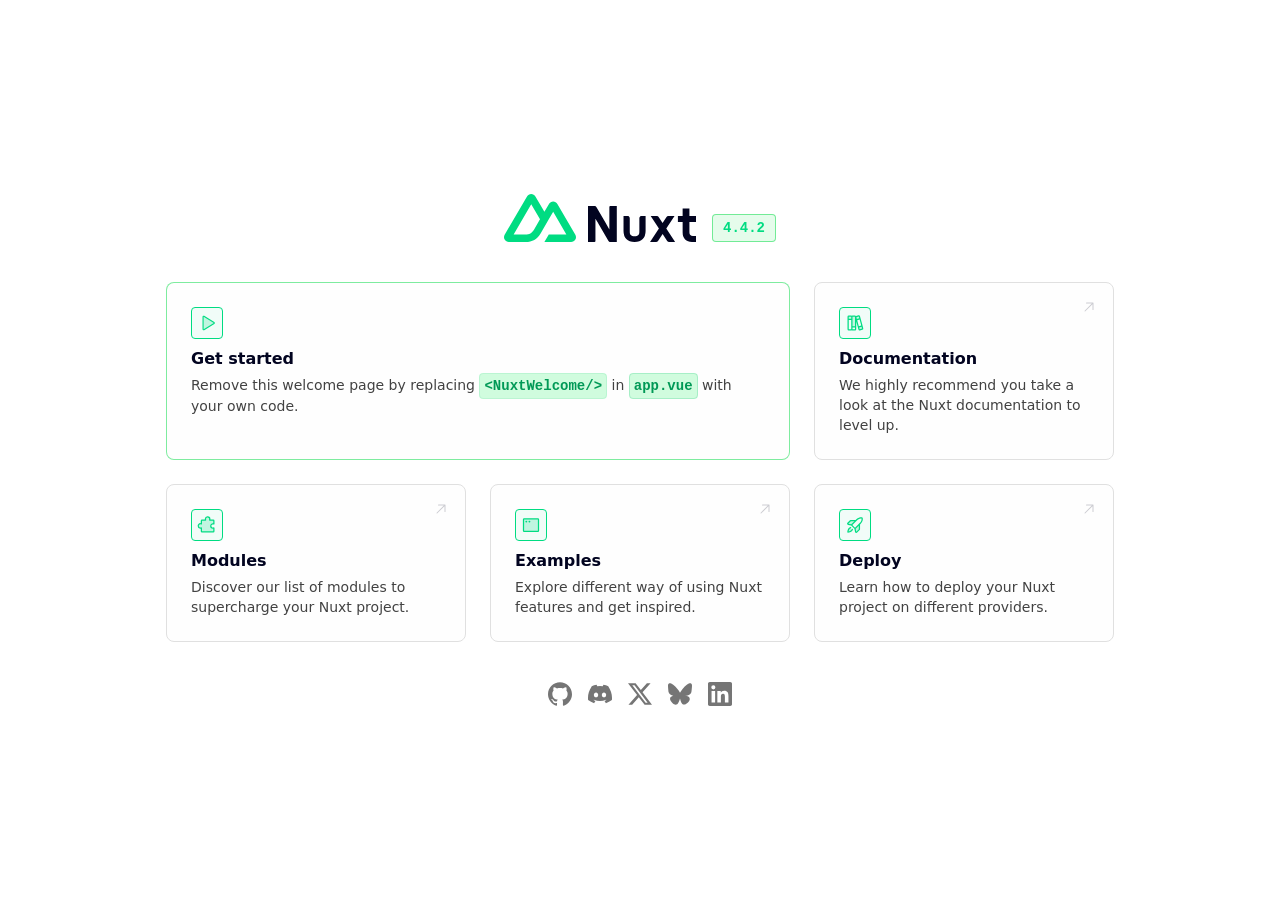
==== 200.html @ 4d963c09 "✨ feat: 初始页面" ====
<!DOCTYPE html><html><head><meta charset="utf-8"><meta name="viewport" content="width=device-width, initial-scale=1"><link rel="stylesheet" href="/_nuxt/entry.BA2-Utbd.css" crossorigin><link rel="modulepreload" as="script" crossorigin href="/_nuxt/CQUjFMmH.js"><script type="module" src="/_nuxt/CQUjFMmH.js" crossorigin></script></head><body><div id="__nuxt"></div><div id="teleports"></div><script>window.__NUXT__={};window.__NUXT__.config={public:{},app:{baseURL:"/",buildId:"71deeaba-9557-443c-835a-ccceb0a1dccd",buildAssetsDir:"/_nuxt/",cdnURL:""}}</script><script type="application/json" data-nuxt-data="nuxt-app" data-ssr="false" id="__NUXT_DATA__">[{"prerenderedAt":1,"serverRendered":2},1776685871121,false]</script></body></html>
---- _nuxt/entry.BA2-Utbd.css ----
.sr-only[data-v-bd64ba5c]{height:1px;margin:-1px;overflow:hidden;padding:0;width:1px;clip:rect(0,0,0,0);border-width:0;white-space:nowrap}.absolute[data-v-bd64ba5c],.sr-only[data-v-bd64ba5c]{position:absolute}.relative[data-v-bd64ba5c]{position:relative}.right-4[data-v-bd64ba5c]{right:1rem}.top-4[data-v-bd64ba5c]{top:1rem}.grid[data-v-bd64ba5c]{display:grid}.grid-cols-1[data-v-bd64ba5c]{grid-template-columns:repeat(1,minmax(0,1fr))}.mx-auto[data-v-bd64ba5c]{margin-left:auto;margin-right:auto}.mb-6[data-v-bd64ba5c]{margin-bottom:1.5rem}.mt-1[data-v-bd64ba5c]{margin-top:.25rem}.mt-4[data-v-bd64ba5c]{margin-top:1rem}.mt-6[data-v-bd64ba5c]{margin-top:1.5rem}.inline-block[data-v-bd64ba5c]{display:inline-block}.size-\[18px\][data-v-bd64ba5c]{height:18px;width:18px}.size-4[data-v-bd64ba5c]{height:1rem;width:1rem}.group:hover .group-hover\:size-5[data-v-bd64ba5c],.size-5[data-v-bd64ba5c]{height:1.25rem;width:1.25rem}.h-\[32px\][data-v-bd64ba5c]{height:32px}.h-8[data-v-bd64ba5c]{height:2rem}.max-w-\[980px\][data-v-bd64ba5c]{max-width:980px}.min-h-screen[data-v-bd64ba5c]{min-height:100vh}.w-\[32px\][data-v-bd64ba5c]{width:32px}.w-full[data-v-bd64ba5c]{width:100%}.flex[data-v-bd64ba5c]{display:flex}.inline-flex[data-v-bd64ba5c]{display:inline-flex}.flex-col[data-v-bd64ba5c]{flex-direction:column}.place-content-center[data-v-bd64ba5c]{place-content:center}.items-end[data-v-bd64ba5c]{align-items:flex-end}.items-center[data-v-bd64ba5c]{align-items:center}.justify-center[data-v-bd64ba5c]{justify-content:center}.gap-1[data-v-bd64ba5c]{gap:.25rem}.gap-4[data-v-bd64ba5c]{gap:1rem}.gap-y-4[data-v-bd64ba5c]{row-gap:1rem}.border[data-v-bd64ba5c]{border-width:1px}.border-\[\#00DC42\]\/50[data-v-bd64ba5c]{border-color:#00dc4280}.border-\[\#00DC82\][data-v-bd64ba5c]{--un-border-opacity:1;border-color:rgb(0 220 130/var(--un-border-opacity))}.border-gray-200[data-v-bd64ba5c]{--un-border-opacity:1;border-color:rgb(224 224 224/var(--un-border-opacity))}.border-green-600\/10[data-v-bd64ba5c]{border-color:#00bb6a1a}.border-green-600\/20[data-v-bd64ba5c]{border-color:#00bb6a33}.hover\:border-\[\#00DC82\][data-v-bd64ba5c]:hover{--un-border-opacity:1;border-color:rgb(0 220 130/var(--un-border-opacity))}.rounded[data-v-bd64ba5c]{border-radius:.25rem}.rounded-lg[data-v-bd64ba5c]{border-radius:.5rem}.bg-\[\#00DC42\]\/10[data-v-bd64ba5c]{background-color:#00dc421a}.bg-\[\#00DC82\]\/5[data-v-bd64ba5c]{background-color:#00dc820d}.bg-gray-50\/10[data-v-bd64ba5c]{background-color:#f5f5f51a}.bg-green-50[data-v-bd64ba5c]{--un-bg-opacity:1;background-color:rgb(208 252 222/var(--un-bg-opacity))}.bg-white[data-v-bd64ba5c]{--un-bg-opacity:1;background-color:rgb(255 255 255/var(--un-bg-opacity))}.p-1[data-v-bd64ba5c]{padding:.25rem}.p-6[data-v-bd64ba5c]{padding:1.5rem}.px-2[data-v-bd64ba5c]{padding-left:.5rem;padding-right:.5rem}.px-4[data-v-bd64ba5c]{padding-left:1rem;padding-right:1rem}.py-1[data-v-bd64ba5c]{padding-bottom:.25rem;padding-top:.25rem}.text-\[12px\][data-v-bd64ba5c]{font-size:12px}.text-base[data-v-bd64ba5c]{font-size:1rem;line-height:1.5rem}.text-sm[data-v-bd64ba5c]{font-size:.875rem;line-height:1.25rem}.group:hover .group-hover\:text-\[\#00DC82\][data-v-bd64ba5c],.text-\[\#00DC82\][data-v-bd64ba5c]{--un-text-opacity:1;color:rgb(0 220 130/var(--un-text-opacity))}.text-\[\#020420\][data-v-bd64ba5c]{--un-text-opacity:1;color:rgb(2 4 32/var(--un-text-opacity))}.text-\[\#020420\]\/20[data-v-bd64ba5c]{color:#02042033}.text-gray-500[data-v-bd64ba5c]{--un-text-opacity:1;color:rgb(117 117 117/var(--un-text-opacity))}.text-gray-700[data-v-bd64ba5c]{--un-text-opacity:1;color:rgb(66 66 66/var(--un-text-opacity))}.text-green-700[data-v-bd64ba5c]{--un-text-opacity:1;color:rgb(0 153 86/var(--un-text-opacity))}.hover\:text-\[\#020420\][data-v-bd64ba5c]:hover{--un-text-opacity:1;color:rgb(2 4 32/var(--un-text-opacity))}.font-bold[data-v-bd64ba5c]{font-weight:700}.font-semibold[data-v-bd64ba5c]{font-weight:600}.leading-none[data-v-bd64ba5c]{line-height:1}.font-mono[data-v-bd64ba5c]{font-family:ui-monospace,SFMono-Regular,Menlo,Monaco,Consolas,Liberation Mono,Courier New,monospace}.antialiased[data-v-bd64ba5c]{-webkit-font-smoothing:antialiased;-moz-osx-font-smoothing:grayscale}.focus-visible\:ring-2[data-v-bd64ba5c]:focus-visible{--un-ring-width:2px;--un-ring-offset-shadow:var(--un-ring-inset) 0 0 0 var(--un-ring-offset-width) var(--un-ring-offset-color);--un-ring-shadow:var(--un-ring-inset) 0 0 0 calc(var(--un-ring-width) + var(--un-ring-offset-width)) var(--un-ring-color);box-shadow:var(--un-ring-offset-shadow),var(--un-ring-shadow),var(--un-shadow)}.transition-all[data-v-bd64ba5c]{transition-duration:.15s;transition-property:all;transition-timing-function:cubic-bezier(.4,0,.2,1)}@media(prefers-color-scheme:dark){.dark\:border-\[\#00DC82\]\/50[data-v-bd64ba5c]{border-color:#00dc8280}.dark\:border-\[\#00DC82\]\/80[data-v-bd64ba5c],.group:hover .group-hover\:dark\:border-\[\#00DC82\]\/80[data-v-bd64ba5c]{border-color:#00dc82cc}.dark\:border-white\/10[data-v-bd64ba5c]{border-color:#ffffff1a}.dark\:border-white\/20[data-v-bd64ba5c]{border-color:#fff3}.hover\:dark\:border-\[\#00DC82\][data-v-bd64ba5c]:hover{--un-border-opacity:1;border-color:rgb(0 220 130/var(--un-border-opacity))}.dark\:bg-\[\#020420\][data-v-bd64ba5c]{--un-bg-opacity:1;background-color:rgb(2 4 32/var(--un-bg-opacity))}.dark\:bg-white\/5[data-v-bd64ba5c]{background-color:#ffffff0d}.dark\:text-\[\#00DC82\][data-v-bd64ba5c]{--un-text-opacity:1;color:rgb(0 220 130/var(--un-text-opacity))}.dark\:text-gray-200[data-v-bd64ba5c]{--un-text-opacity:1;color:rgb(224 224 224/var(--un-text-opacity))}.dark\:text-gray-400[data-v-bd64ba5c]{--un-text-opacity:1;color:rgb(158 158 158/var(--un-text-opacity))}.dark\:text-white[data-v-bd64ba5c]{--un-text-opacity:1;color:rgb(255 255 255/var(--un-text-opacity))}.dark\:text-white\/40[data-v-bd64ba5c]{color:#fff6}.dark\:hover\:text-white[data-v-bd64ba5c]:hover{--un-text-opacity:1;color:rgb(255 255 255/var(--un-text-opacity))}.group:hover .group-hover\:dark\:text-gray-100[data-v-bd64ba5c]{--un-text-opacity:1;color:rgb(238 238 238/var(--un-text-opacity))}}@media(min-width:640px){.sm\:col-span-2[data-v-bd64ba5c]{grid-column:span 2/span 2}.sm\:grid-cols-3[data-v-bd64ba5c]{grid-template-columns:repeat(3,minmax(0,1fr))}.sm\:mb-0[data-v-bd64ba5c]{margin-bottom:0}.sm\:mt-0[data-v-bd64ba5c]{margin-top:0}.sm\:mt-10[data-v-bd64ba5c]{margin-top:2.5rem}.sm\:mt-6[data-v-bd64ba5c]{margin-top:1.5rem}.sm\:h-12[data-v-bd64ba5c]{height:3rem}.sm\:gap-6[data-v-bd64ba5c]{gap:1.5rem}.sm\:px-2\.5[data-v-bd64ba5c]{padding-left:.625rem;padding-right:.625rem}.sm\:px-6[data-v-bd64ba5c]{padding-left:1.5rem;padding-right:1.5rem}.sm\:py-1\.5[data-v-bd64ba5c]{padding-bottom:.375rem;padding-top:.375rem}.sm\:text-\[14px\][data-v-bd64ba5c]{font-size:14px}.sm\:text-base[data-v-bd64ba5c]{font-size:1rem;line-height:1.5rem}}@media(min-width:1024px){.lg\:px-8[data-v-bd64ba5c]{padding-left:2rem;padding-right:2rem}}
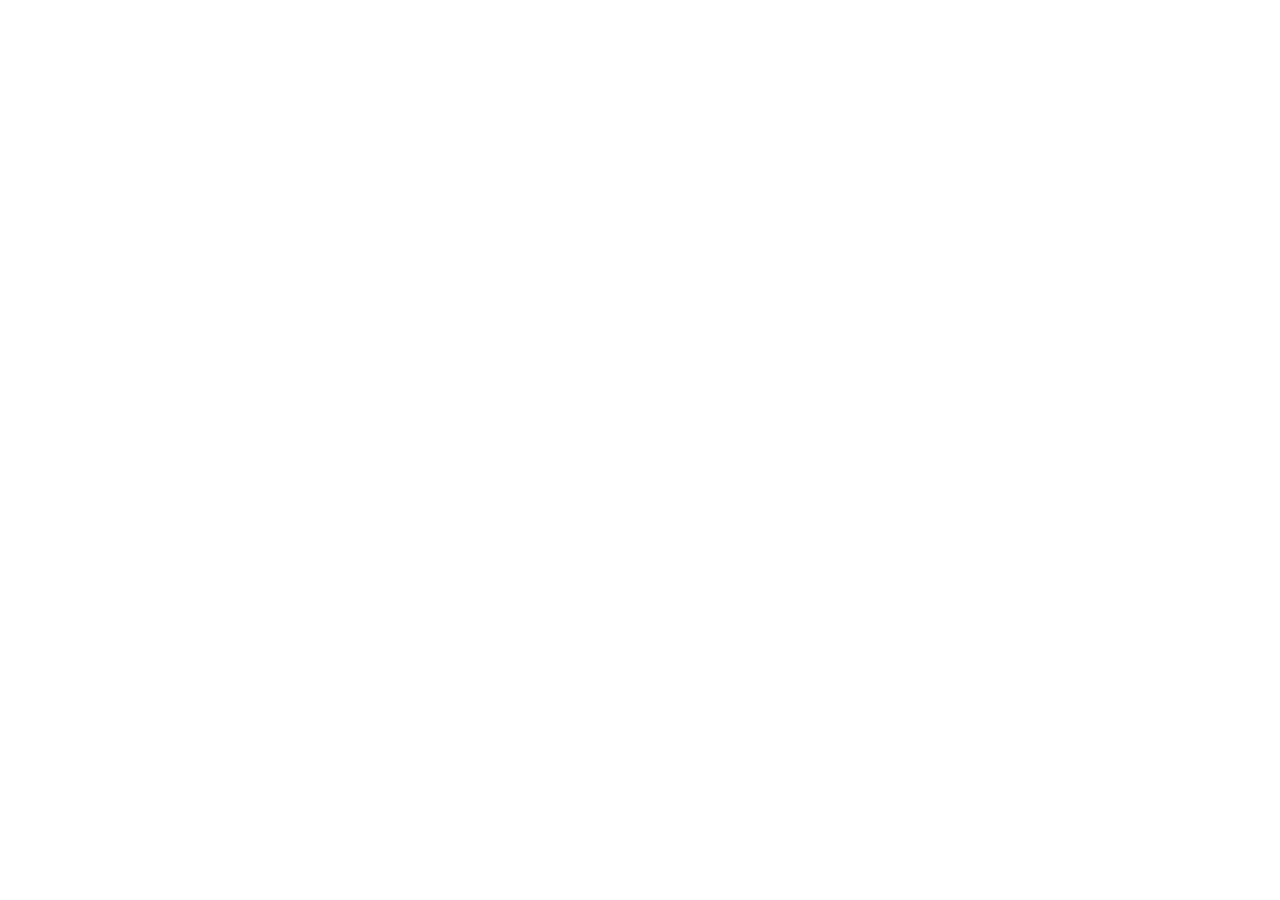
==== commit 76b9ef85: "✨ feat: 添加相对路径配置" ====
--- a/200.html
+++ b/200.html
@@ -1 +1 @@
-<!DOCTYPE html><html><head><meta charset="utf-8"><meta name="viewport" content="width=device-width, initial-scale=1"><link rel="stylesheet" href="/_nuxt/entry.BA2-Utbd.css" crossorigin><link rel="modulepreload" as="script" crossorigin href="/_nuxt/CQUjFMmH.js"><script type="module" src="/_nuxt/CQUjFMmH.js" crossorigin></script></head><body><div id="__nuxt"></div><div id="teleports"></div><script>window.__NUXT__={};window.__NUXT__.config={public:{},app:{baseURL:"/",buildId:"71deeaba-9557-443c-835a-ccceb0a1dccd",buildAssetsDir:"/_nuxt/",cdnURL:""}}</script><script type="application/json" data-nuxt-data="nuxt-app" data-ssr="false" id="__NUXT_DATA__">[{"prerenderedAt":1,"serverRendered":2},1776685871121,false]</script></body></html>+<!DOCTYPE html><html><head><meta charset="utf-8"><meta name="viewport" content="width=device-width, initial-scale=1"><link rel="modulepreload" as="script" crossorigin href="/yxc-resume2026-nuxt4/_nuxt/DdPhoB1-.js"><script type="module" src="/yxc-resume2026-nuxt4/_nuxt/DdPhoB1-.js" crossorigin></script><link rel="icon" type="image/x-icon" href="favicon.ico"></head><body><div id="__nuxt"></div><div id="teleports"></div><script>window.__NUXT__={};window.__NUXT__.config={public:{},app:{baseURL:"/yxc-resume2026-nuxt4/",buildId:"b52e4e48-658f-4a21-a8e8-ca9a766cdaac",buildAssetsDir:"/_nuxt/",cdnURL:""}}</script><script type="application/json" data-nuxt-data="nuxt-app" data-ssr="false" id="__NUXT_DATA__">[{"prerenderedAt":1,"serverRendered":2},1776686901973,false]</script></body></html>
